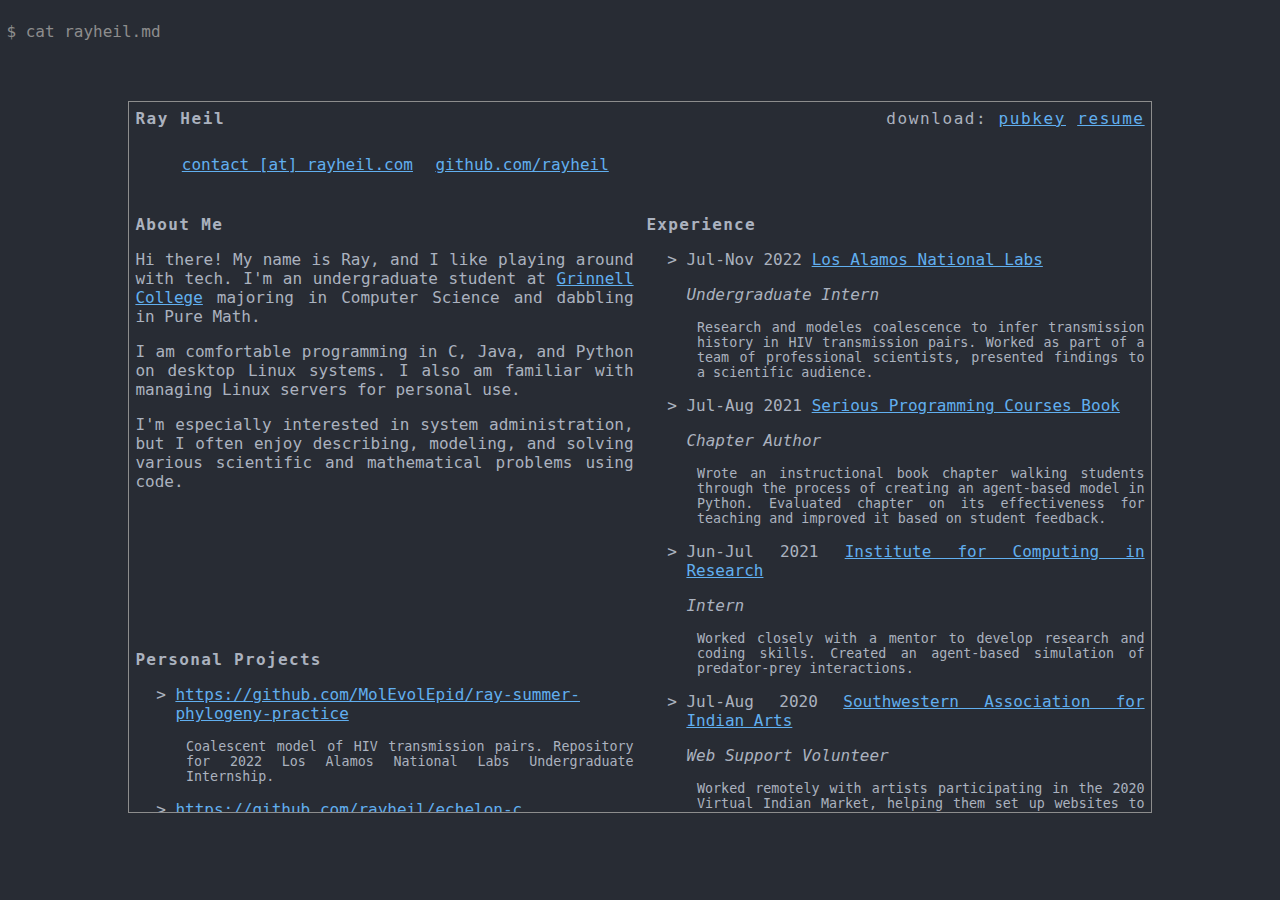
==== index.html @ f77ba83b "Use SSH pubkey with both RSA and DSA" ====
<!doctype html>
<html>
  <head>
    <meta http-equiv="content-type" content="text/html; charset=utf-8">
    <meta name="viewport" content="width=device-width, initial-scale=1">
    <link rel="stylesheet" href="master.css" type="text/css" media="screen" charset="utf-8">
    <title>Ray Heil</title>
  </head>
  <body>
    <section id="command-area">
      <p class=padded>$ cat rayheil.md</p> 
    </section>
    <main>
      <div class="mid grid-container">
        <section id="info" itemscope itemtype="http://schema.org/Person">
          <div class="padded">
            <h1 itemprop="name">Ray Heil
              <div class="links">
                download:
                <a itemprop="pubkey" rel="me" href="./jelly-donut.pub" download>pubkey</a>
                <a itemprop="resume" rel="me" href="./RayHeil-Resume-2023.pdf" download>resume</a>
              </div>
            </h1>
            <address>
              <ul class="contactinfo">
                <li class="padded" itemprop="email"><a rel="me" href="mailto:contact@rayheil.com">contact [at] rayheil.com</a></li>
                <li class="padded" itemprop="github"><a rel="me" href="https://github.com/rayheil">github.com/rayheil</a></li>
              </ul>
            </address>
          </div>
        </section>
        <section id="about" itemscope itemtype="http://schema.org/ItemList">
          <div class="padded">
            <h2 itemprop="name">About Me</h2>
            <div class="indented" itemtype="http://schema.org/Text">
              <p>
              Hi there!  My name is Ray, and I like playing around with tech.
              I'm an undergraduate student at <a href="https://www.grinnell.edu/">Grinnell College</a>
              majoring in Computer Science and dabbling in Pure Math.
              </p>
              <p>
              I am comfortable programming in C, Java, and Python on desktop
              Linux systems.  I also am familiar with managing Linux servers
              for personal use.
              </p>
              <p>
              I'm especially interested in system administration, but I often
              enjoy describing, modeling, and solving various scientific and
              mathematical problems using code. 
              </p>
            </div>
          </div>
        </section>
        <section id="experience" itemscope itemtype="http://schema.org/ItemList">
          <div class="padded">
            <h2 itemprop="name">Experience</h2>
            <ul>
              <li itemprop="itemListElement">
                <p class="timeplace">
                <time datetime="2022-07">Jul</time>-<time datetime="2022-11">Nov 2022</time>
                <span class="employer"><a href="https://lanl.gov/">Los Alamos National Labs</a></span>
                </p>
                <p class="jobinfo">
                <p class="jobtitle">Undergraduate Intern</p>
                <p class="jobdescription">
                Research and modeles coalescence to infer transmission history
                in HIV transmission pairs. Worked as part of a team of
                professional scientists, presented findings to a scientific
                audience.
                </p>
              </li>
              <li itemprop="itemListElement">
                <p class="timeplace">
                <time datetime="2021-07">Jul</time>-<time datetime="2021-08">Aug 2021</time>
                <span class="employer"><a href="https://markgalassi.codeberg.page/small-courses-html/agent-based-modeling-basics/agent-based-modeling-basics.html">Serious Programming Courses Book</a></span>
                </p>
                <p class="jobinfo">
                <p class="jobtitle">Chapter Author</p>
                <p class="jobdescription">
                Wrote an instructional book chapter walking students through
                the process of creating an agent-based model in Python.
                Evaluated chapter on its effectiveness for teaching and
                improved it based on student feedback.
                </p>
              </li>
              <li itemprop="itemListElement">
                <p class="timeplace">
                <time datetime="2021-06">Jun</time>-<time datetime="2021-07">Jul 2021</time>
                <span class="employer"><a href="https://computinginresearch.org/">Institute for Computing in Research</a></span>
                </p>
                <p class="jobinfo">
                <p class="jobtitle">Intern</p>
                <p class="jobdescription">
                Worked closely with a mentor to develop research and coding
                skills. Created an agent-based simulation of predator-prey
                interactions.
                </p>
              </li>
              <li itemprop="itemListElement">
                <p class="timeplace">
                <time datetime="2020-07">Jul</time>-<time datetime="2020-08">Aug 2020</time>
                <span class="employer"><a href="https://swaia.org/">Southwestern Association for Indian Arts</a></span>
                </p>
                <p class="jobinfo">
                <p class="jobtitle">Web Support Volunteer</p>
                <p class="jobdescription">
                Worked remotely with artists participating in the 2020 Virtual
                Indian Market, helping them set up websites to display and sell
                their artworks. 
                </p>
              </li>
              <li itemprop="itemListElement">
                <p class="timeplace">
                <time datetime="2020-06">Jun 2020</time>
                <span class="employer">Khan Academy - Doing Great Project Evaluations</span>
                </p>
                <p class="jobinfo">
                <p class="jobtitle">Peer Project Evaluator</p>
                <p class="jobdescription">
                Evaluated introductory student JavaScript projects on Khan
                Academy. Gave feedback on failed projects and flagged
                plagiarized code. 
                </p>
              </li>
            </ul>
          </div>
        </section>
        <section id="projects" itemscope itemtype="http://schema.org/ItemList">
          <div class="padded">
            <h2 itemprop="name">Personal Projects</h2>
            <ul>
              <li itemprop="itemListElement">
                <p class="projectlink">
                <a href="https://github.com/MolEvolEpid/ray-summer-phylogeny-practice">
                  https://github.com/MolEvolEpid/ray-summer-phylogeny-practice
                </a>
                </p>
                <p class="description">
                Coalescent model of HIV transmission pairs. Repository for
                2022 Los Alamos National Labs Undergraduate Internship. 
                </p>
              </li>
              <li itemprop="itemListElement">
                <p class="projectlink">
                <a href="https://github.com/rayheil/echelon-c">
                  https://github.com/rayheil/echelon-c
                </a>
                </p>
                <p class="description">
                A matrix echelon form calculator written in C.
                </p>
              </li>
            </ul>
          </div>
        </section>
    </main>
  </body>
</html>
---- master.css ----
@font-face {
  font-family: 'Hack';
  src: url('font/Hack-Regular.woff2') format('woff2'),
       url('font/Hack-Regular.woff') format('woff');
  font-weight: normal;
  font-style: normal;
}

@font-face {
  font-family: 'Hack';
  src: url('font/Hack-Bold.woff2') format('woff2'),
       url('font/Hack-Bold.woff') format('woff');
  font-weight: bold;
  font-style: normal;
}

@font-face {
  font-family: 'Hack';
  src: url('font/Hack-Italic.woff2') format('woff2'),
       url('font/Hack-Italic.woff') format('woff');
  font-weight: normal;
  font-style: italic;
}

@font-face {
  font-family: 'Hack';
  src: url('font/Hack-BoldItalic.woff2') format('woff2'),
       url('font/Hack-BoldItalic.woff') format('woff');
  font-weight: bold;
  font-style: italic;
}

* {
  box-sizing: border-box;
}

body, html {
  margin: 0px;
  padding: 0px;
  font-family: 'Hack', monospace, monospace; 
  color: #abb2bf;
  background: #282c34;
}

body, h1, h2, h3, h4, h5, h6 {
  margin: 0px;
  padding: 0px;
  border: none;
  font-size: 12pt;
}
h1,h2,h3,h4,h5,h6 {
  font-family: inherit;
}

body {
  width: 100%;
  height: 100vh;
  position: relative;
  display: flow-root;
}

:root {
  --main-width: 80%;
  --main-height: 85%;
  --cmd-height: 40pt;
}

main {
  width: var(--main-width);
  height: calc(var(--main-height) - var(--cmd-height));
  overflow: auto;
  margin: auto;
  margin-top: calc((100% - var(--main-height))/4);
  border: thin solid #8d8d8d;
}

/* Be a little responsive and do one column on a phone
 * Not making any other adjustments though */
.grid-container {
  display: grid;
  gap: 0px 0px;
  grid-template-areas:
  "info     info      "
  "about    experience"
  "projects experience";
}
@media screen and (max-width: 768px) {
  .grid-container {
    grid-template-areas:
    "info"
    "about"
    "experience"
    "projects"
  }
}

#command-area {
  height: var(--cmd-height);
  margin: auto;
  background: #282c34;
  color: #8d8d8d;
}

section {
  overflow: hidden;
  text-align: justify;
}

.padded {
  padding: 0.4em;
}

#info, #experience, #projects, #skills, #education {
  font-family: 'Hack', monospace, monospace;
}
#education, #skills, #experience, #projects {
  border-top: none;
}
#info, #skills, #experience, #projects {
  border-bottom: none;
}
#experience {
  border-right: none;
}
#projects {
  border-left: none;
}

section#info {
  grid-area: info;
}

div.mid {
  height: auto;
  overflow: hidden;
}

section#experience {
  grid-area: experience;
  padding-bottom: 1000px;
  margin-bottom: -1000px;
}

section#about {
  grid-area: about;
  padding-bottom: 1000px;
  margin-bottom: -1000px;
}

section#projects {
  grid-area: projects;
  padding-bottom: 1000px;
  margin-bottom: -1000px;
}

h1,h2,h3,h4,h5,h6 {
  font-size: 12pt;
}

h1 {
  font-weight: bold;
  letter-spacing: 1.2pt;
}

h2 {
  font-weight: bold;
  margin-top: 4pt;
  letter-spacing: 1pt;
}

address {
  font-style: normal;
}

ul {
  margin-left: 0;
  list-style: none;
}

li {
  position: relative;
}

li::before {
  content: ">";
  left: -1.2em;
  position: absolute;
}

#info address {
  display: inline-block;
}
.contactinfo {
  list-style: none;
  display: inline-block;
}
.contactinfo li {
  display: inline-block;
  position: relative;
}
.contactinfo li::before {
  display: none;
}

p.timeplace > address {
  display: inline !important;
}

.jobdescription, .description {
  margin-top: 2pt;
  margin-left: 0.8em;
  font-size: 10pt;
}

section#info .description {
  margin-top: 1em;
}

.jobtitle {
  font-style: italic;
}

li + li {
  margin-top: 4pt;
}

a {
  color: #61afef;
}

a:visited {
  color: #c678dd;
}

section#skills {
  clear: both;
}

ul.languages {
  margin-bottom: 18pt;
}

ul.languages, ul.oses {
  list-style: none;
  clear: both;
}

ul.languages li:before, ul.oses li:before {
  display: none;
}

ul.languages li + li, ul.oses li + li {
  margin-left: 4pt;
}

ul.languages li, ul.oses li {
  position: inherit;
  list-style: none;
  float: left;
  margin: 0px;
}

.cf:before {
  content: " ";
  display: table;
}
.cf:after {
  clear: both;
}

.cf {
  *zoom: 1;
}

p.achievments {
  margin-top: 4pt;
  font-size: 10pt;
}

.education, .award {
  font-style: italic;
}

.links {
  float: right;
  font-size: 1rem;
  font-weight: normal;
}
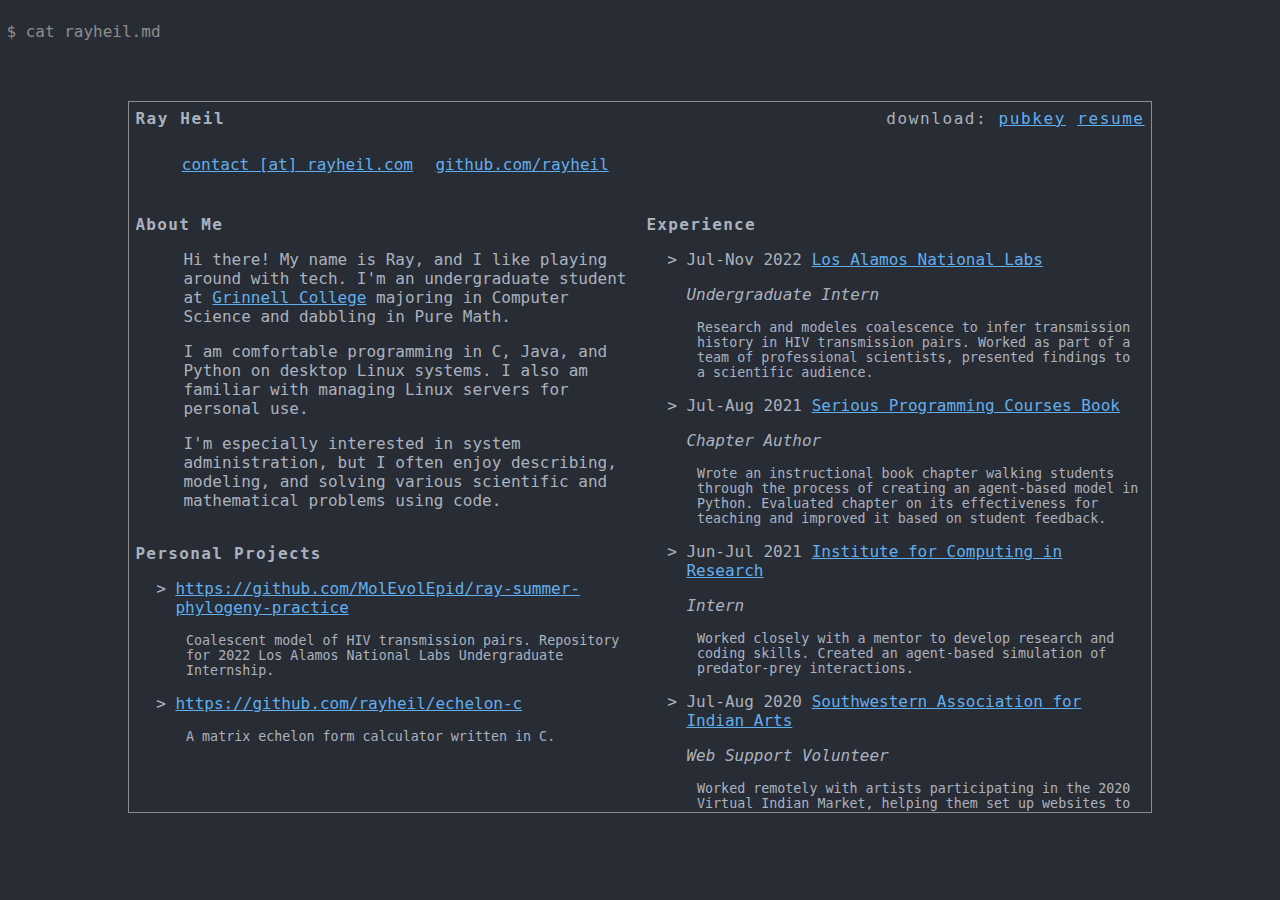
==== commit 4bab3d02: "Add gpl3.0 license" ====
--- a/index.html
+++ b/index.html
@@ -1,3 +1,21 @@
+<!--
+    rayheil.com - My professional website
+    Copyright (C) 2023 Ray Heil 
+
+    This program is free software: you can redistribute it and/or modify
+    it under the terms of the GNU General Public License as published by
+    the Free Software Foundation, either version 3 of the License, or
+    (at your option) any later version.
+
+    This program is distributed in the hope that it will be useful,
+    but WITHOUT ANY WARRANTY; without even the implied warranty of
+    MERCHANTABILITY or FITNESS FOR A PARTICULAR PURPOSE.  See the
+    GNU General Public License for more details.
+
+    You should have received a copy of the GNU General Public License
+    along with this program.  If not, see <https://www.gnu.org/licenses/>
+-->
+
 <!doctype html>
 <html>
   <head>
--- a/master.css
+++ b/master.css
@@ -1,3 +1,21 @@
+/*
+    rayheil.com - My professional website
+    Copyright (C) 2023 Ray Heil
+
+    This program is free software: you can redistribute it and/or modify
+    it under the terms of the GNU General Public License as published by
+    the Free Software Foundation, either version 3 of the License, or
+    (at your option) any later version.
+
+    This program is distributed in the hope that it will be useful,
+    but WITHOUT ANY WARRANTY; without even the implied warranty of
+    MERCHANTABILITY or FITNESS FOR A PARTICULAR PURPOSE.  See the
+    GNU General Public License for more details.
+
+    You should have received a copy of the GNU General Public License
+    along with this program.  If not, see <https://www.gnu.org/licenses/>
+*/
+
 @font-face {
   font-family: 'Hack';
   src: url('font/Hack-Regular.woff2') format('woff2'),
@@ -74,26 +92,6 @@
   border: thin solid #8d8d8d;
 }
 
-/* Be a little responsive and do one column on a phone
- * Not making any other adjustments though */
-.grid-container {
-  display: grid;
-  gap: 0px 0px;
-  grid-template-areas:
-  "info     info      "
-  "about    experience"
-  "projects experience";
-}
-@media screen and (max-width: 768px) {
-  .grid-container {
-    grid-template-areas:
-    "info"
-    "about"
-    "experience"
-    "projects"
-  }
-}
-
 #command-area {
   height: var(--cmd-height);
   margin: auto;
@@ -103,13 +101,16 @@
 
 section {
   overflow: hidden;
-  text-align: justify;
 }
 
 .padded {
   padding: 0.4em;
 }
 
+.indented {
+  padding-left: 3em;
+}
+
 #info, #experience, #projects, #skills, #education {
   font-family: 'Hack', monospace, monospace;
 }
@@ -127,7 +128,6 @@
 }
 
 section#info {
-  grid-area: info;
 }
 
 div.mid {
@@ -136,22 +136,24 @@
 }
 
 section#experience {
-  grid-area: experience;
-  padding-bottom: 1000px;
-  margin-bottom: -1000px;
-}
-
+  float: right;
+  width: 50%;
+}
 section#about {
-  grid-area: about;
-  padding-bottom: 1000px;
-  margin-bottom: -1000px;
-}
-
+  float: left;
+  width: 50%;
+}
 section#projects {
-  grid-area: projects;
-  padding-bottom: 1000px;
-  margin-bottom: -1000px;
-}
+  float: left;
+  width: 50%;
+}
+@media only screen and (max-width: 768px) {
+  /* For tablets and mobile phones */
+  section#experience, section#about, section#projects {
+    width: 100%;
+  }
+}
+
 
 h1,h2,h3,h4,h5,h6 {
   font-size: 12pt;
@@ -236,30 +238,6 @@
   clear: both;
 }
 
-ul.languages {
-  margin-bottom: 18pt;
-}
-
-ul.languages, ul.oses {
-  list-style: none;
-  clear: both;
-}
-
-ul.languages li:before, ul.oses li:before {
-  display: none;
-}
-
-ul.languages li + li, ul.oses li + li {
-  margin-left: 4pt;
-}
-
-ul.languages li, ul.oses li {
-  position: inherit;
-  list-style: none;
-  float: left;
-  margin: 0px;
-}
-
 .cf:before {
   content: " ";
   display: table;
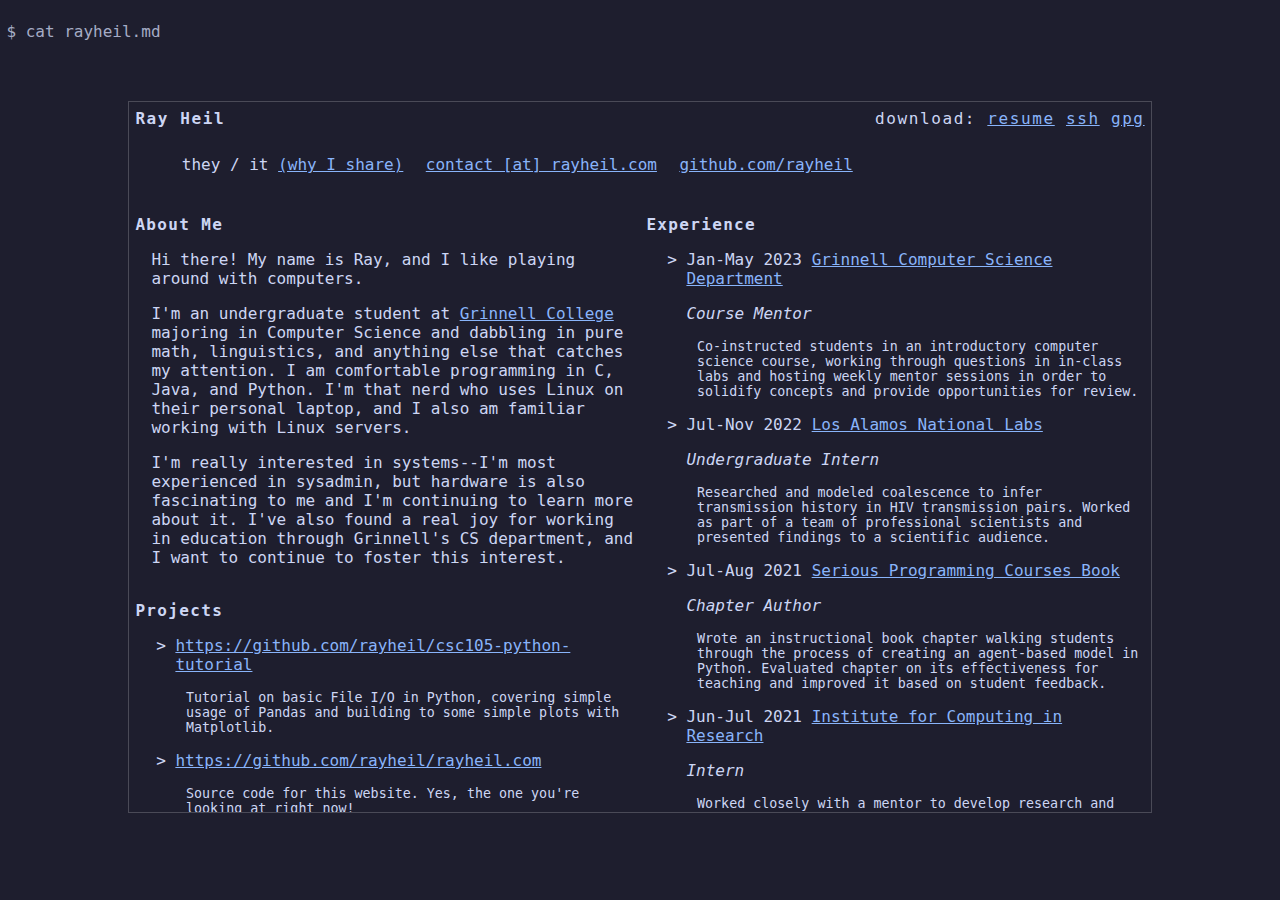
==== commit 490fb1ae: "Update to reflect last semester and mention eduction" ====
--- a/index.html
+++ b/index.html
@@ -1,21 +1,3 @@
-<!--
-    rayheil.com - My professional website
-    Copyright (C) 2023 Ray Heil 
-
-    This program is free software: you can redistribute it and/or modify
-    it under the terms of the GNU General Public License as published by
-    the Free Software Foundation, either version 3 of the License, or
-    (at your option) any later version.
-
-    This program is distributed in the hope that it will be useful,
-    but WITHOUT ANY WARRANTY; without even the implied warranty of
-    MERCHANTABILITY or FITNESS FOR A PARTICULAR PURPOSE.  See the
-    GNU General Public License for more details.
-
-    You should have received a copy of the GNU General Public License
-    along with this program.  If not, see <https://www.gnu.org/licenses/>
--->
-
 <!doctype html>
 <html>
   <head>
@@ -35,14 +17,16 @@
             <h1 itemprop="name">Ray Heil
               <div class="links">
                 download:
-                <a itemprop="pubkey" rel="me" href="./jelly-donut.pub" download>pubkey</a>
-                <a itemprop="resume" rel="me" href="./RayHeil-Resume-2023.pdf" download>resume</a>
+                <a itemprop="resume" rel="me" href="./download/RayHeil-Resume-2023.pdf" download>resume</a>
+                <a itemprop="ssh key" rel="me" href="./download/rayheil.pub" download>ssh</a>
+                <a itemprop="gpg key" rel="me" href="./download/rayheil.asc" download>gpg</a>
               </div>
             </h1>
             <address>
               <ul class="contactinfo">
+                <li class="padded" itemprop="gender">they / it <a target="_blank" href="https://pronouns.org/what-and-why">(why I share)</a></li>
                 <li class="padded" itemprop="email"><a rel="me" href="mailto:contact@rayheil.com">contact [at] rayheil.com</a></li>
-                <li class="padded" itemprop="github"><a rel="me" href="https://github.com/rayheil">github.com/rayheil</a></li>
+                <li class="padded" itemprop="github"><a rel="me" target="_blank" href="https://github.com/rayheil">github.com/rayheil</a></li>
               </ul>
             </address>
           </div>
@@ -52,19 +36,22 @@
             <h2 itemprop="name">About Me</h2>
             <div class="indented" itemtype="http://schema.org/Text">
               <p>
-              Hi there!  My name is Ray, and I like playing around with tech.
-              I'm an undergraduate student at <a href="https://www.grinnell.edu/">Grinnell College</a>
-              majoring in Computer Science and dabbling in Pure Math.
+              Hi there!  My name is Ray, and I like playing around with computers.
               </p>
               <p>
-              I am comfortable programming in C, Java, and Python on desktop
-              Linux systems.  I also am familiar with managing Linux servers
-              for personal use.
+              I'm an undergraduate student at
+              <a target="_blank" href="https://www.grinnell.edu/">Grinnell College</a> majoring
+              in Computer Science and dabbling in pure math, linguistics, and
+              anything else that catches my attention. I am comfortable programming
+              in C, Java, and Python. I'm that nerd who uses Linux on their personal laptop,
+              and I also am familiar working with Linux servers.
               </p>
               <p>
-              I'm especially interested in system administration, but I often
-              enjoy describing, modeling, and solving various scientific and
-              mathematical problems using code. 
+              I'm really interested in systems--I'm most experienced in
+              sysadmin, but hardware is also fascinating to me and I'm
+              continuing to learn more about it. I've also found a real joy for
+              working in education through Grinnell's CS department, and I want
+              to continue to foster this interest.
               </p>
             </div>
           </div>
@@ -75,97 +62,142 @@
             <ul>
               <li itemprop="itemListElement">
                 <p class="timeplace">
-                <time datetime="2022-07">Jul</time>-<time datetime="2022-11">Nov 2022</time>
-                <span class="employer"><a href="https://lanl.gov/">Los Alamos National Labs</a></span>
-                </p>
-                <p class="jobinfo">
-                <p class="jobtitle">Undergraduate Intern</p>
-                <p class="jobdescription">
-                Research and modeles coalescence to infer transmission history
-                in HIV transmission pairs. Worked as part of a team of
-                professional scientists, presented findings to a scientific
-                audience.
-                </p>
-              </li>
-              <li itemprop="itemListElement">
-                <p class="timeplace">
-                <time datetime="2021-07">Jul</time>-<time datetime="2021-08">Aug 2021</time>
-                <span class="employer"><a href="https://markgalassi.codeberg.page/small-courses-html/agent-based-modeling-basics/agent-based-modeling-basics.html">Serious Programming Courses Book</a></span>
-                </p>
-                <p class="jobinfo">
-                <p class="jobtitle">Chapter Author</p>
-                <p class="jobdescription">
-                Wrote an instructional book chapter walking students through
-                the process of creating an agent-based model in Python.
-                Evaluated chapter on its effectiveness for teaching and
-                improved it based on student feedback.
-                </p>
-              </li>
-              <li itemprop="itemListElement">
-                <p class="timeplace">
-                <time datetime="2021-06">Jun</time>-<time datetime="2021-07">Jul 2021</time>
-                <span class="employer"><a href="https://computinginresearch.org/">Institute for Computing in Research</a></span>
-                </p>
-                <p class="jobinfo">
-                <p class="jobtitle">Intern</p>
-                <p class="jobdescription">
-                Worked closely with a mentor to develop research and coding
-                skills. Created an agent-based simulation of predator-prey
-                interactions.
-                </p>
-              </li>
-              <li itemprop="itemListElement">
-                <p class="timeplace">
-                <time datetime="2020-07">Jul</time>-<time datetime="2020-08">Aug 2020</time>
-                <span class="employer"><a href="https://swaia.org/">Southwestern Association for Indian Arts</a></span>
-                </p>
-                <p class="jobinfo">
-                <p class="jobtitle">Web Support Volunteer</p>
-                <p class="jobdescription">
-                Worked remotely with artists participating in the 2020 Virtual
-                Indian Market, helping them set up websites to display and sell
-                their artworks. 
-                </p>
-              </li>
-              <li itemprop="itemListElement">
-                <p class="timeplace">
-                <time datetime="2020-06">Jun 2020</time>
-                <span class="employer">Khan Academy - Doing Great Project Evaluations</span>
-                </p>
-                <p class="jobinfo">
-                <p class="jobtitle">Peer Project Evaluator</p>
-                <p class="jobdescription">
-                Evaluated introductory student JavaScript projects on Khan
-                Academy. Gave feedback on failed projects and flagged
-                plagiarized code. 
-                </p>
+                  <time datetime="2023-01">Jan</time>-<time datetime="2023-05">May 2023</time>
+                  <span class="employer"><a href="https://cs.grinnell.edu/" target="_blank">Grinnell Computer Science Department</a></span>
+                </p>
+                <p class="jobinfo">
+                  <p class="jobtitle">Course Mentor</p>
+                  <p class="jobdescription">
+                    Co-instructed students in an introductory computer science course,
+                    working through questions in in-class labs and hosting weekly mentor
+                    sessions in order to solidify concepts and provide opportunities for
+                    review.
+                  </p>
+              </li>
+              <li itemprop="itemListElement">
+                <p class="timeplace">
+                  <time datetime="2022-07">Jul</time>-<time datetime="2022-11">Nov 2022</time>
+                  <span class="employer"><a href="https://lanl.gov/" target="_blank">Los Alamos National Labs</a></span>
+                </p>
+                <p class="jobinfo">
+                  <p class="jobtitle">Undergraduate Intern</p>
+                  <p class="jobdescription">
+                    Researched and modeled coalescence to infer transmission history
+                    in HIV transmission pairs. Worked as part of a team of
+                    professional scientists and presented findings to a scientific
+                    audience.
+                  </p>
+              </li>
+              <li itemprop="itemListElement">
+                <p class="timeplace">
+                  <time datetime="2021-07">Jul</time>-<time datetime="2021-08">Aug 2021</time>
+                  <span class="employer"><a target="_blank" href="https://markgalassi.codeberg.page/small-courses-html/agent-based-modeling-basics/agent-based-modeling-basics.html">Serious Programming Courses Book</a></span>
+                </p>
+                <p class="jobinfo">
+                  <p class="jobtitle">Chapter Author</p>
+                  <p class="jobdescription">
+                    Wrote an instructional book chapter walking students through
+                    the process of creating an agent-based model in Python.
+                    Evaluated chapter on its effectiveness for teaching and
+                    improved it based on student feedback.
+                  </p>
+              </li>
+              <li itemprop="itemListElement">
+                <p class="timeplace">
+                  <time datetime="2021-06">Jun</time>-<time datetime="2021-07">Jul 2021</time>
+                  <span class="employer"><a target="_blank" href="https://computinginresearch.org/">Institute for Computing in Research</a></span>
+                </p>
+                <p class="jobinfo">
+                  <p class="jobtitle">Intern</p>
+                  <p class="jobdescription">
+                    Worked closely with a mentor to develop research and coding
+                    skills. Created an agent-based simulation of predator-prey
+                    interactions.
+                  </p>
+              </li>
+              <li itemprop="itemListElement">
+                <p class="timeplace">
+                  <time datetime="2020-07">Jul</time>-<time datetime="2020-08">Aug 2020</time>
+                  <span class="employer"><a href="https://swaia.org/">Southwestern Association for Indian Arts</a></span>
+                </p>
+                <p class="jobinfo">
+                  <p class="jobtitle">Web Support Volunteer</p>
+                  <p class="jobdescription">
+                    Worked remotely with artists participating in the 2020 Virtual
+                    Indian Market, helping them set up websites to display and sell
+                    their artworks. 
+                  </p>
+              </li>
+              <li itemprop="itemListElement">
+                <p class="timeplace">
+                  <time datetime="2020-06">Jun 2020</time>
+                  <span class="employer"><a target="_blank" href="https://www.khanacademy.org/"> Khan Academy</a> - Doing Great Project Evaluations</span>
+                </p>
+                <p class="jobinfo">
+                  <p class="jobtitle">Peer Project Evaluator</p>
+                  <p class="jobdescription">
+                    Evaluated introductory student JavaScript projects on Khan
+                    Academy. Gave feedback on failed projects and flagged
+                    plagiarized code. 
+                  </p>
               </li>
             </ul>
           </div>
         </section>
         <section id="projects" itemscope itemtype="http://schema.org/ItemList">
           <div class="padded">
-            <h2 itemprop="name">Personal Projects</h2>
+            <h2 itemprop="name">Projects</h2>
             <ul>
               <li itemprop="itemListElement">
                 <p class="projectlink">
-                <a href="https://github.com/MolEvolEpid/ray-summer-phylogeny-practice">
-                  https://github.com/MolEvolEpid/ray-summer-phylogeny-practice
-                </a>
-                </p>
-                <p class="description">
-                Coalescent model of HIV transmission pairs. Repository for
-                2022 Los Alamos National Labs Undergraduate Internship. 
-                </p>
-              </li>
-              <li itemprop="itemListElement">
-                <p class="projectlink">
-                <a href="https://github.com/rayheil/echelon-c">
-                  https://github.com/rayheil/echelon-c
-                </a>
-                </p>
-                <p class="description">
-                A matrix echelon form calculator written in C.
+                  <a target="_blank" href="https://github.com/rayheil/csc105-python-tutorial">
+                    https://github.com/rayheil/csc105-python-tutorial
+                  </a>
+                </p>
+                <p class="description">
+                  Tutorial on basic File I/O in Python, covering simple usage
+                  of Pandas and building to some simple plots with Matplotlib. 
+              </li>
+              <li itemprop="itemListElement">
+                <p class=projectlink">
+                  <a target="_blank" href="https://github.com/rayheil/rayheil.com">
+                    https://github.com/rayheil/rayheil.com
+                  </a>
+                </p>
+                <p class="description">
+                  Source code for this website. Yes, the one you're looking
+                  at right now!
+                </p>
+              </li>
+              <li itemprop="itemListElement">
+                <p class="projectlink">
+                  <a target="_blank" href="https://github.com/MolEvolEpid/ray-summer-phylogeny-practice">
+                    https://github.com/MolEvolEpid/ray-summer-phylogeny-practice
+                  </a>
+                </p>
+                <p class="description">
+                  Coalescent model of HIV transmission pairs. Repository for
+                  2022 Los Alamos National Labs Undergraduate Internship. 
+                </p>
+              </li>
+              <li itemprop="itemListElement">
+                <p class="projectlink">
+                  <a target="_blank" href="https://github.com/rayheil/echelon-c">
+                    https://github.com/rayheil/echelon-c
+                  </a>
+                </p>
+                <p class="description">
+                  Matrix echelon form calculator written in C.
+                </p>
+              </li>
+              <li itemprop="itemListElement">
+                <p class="projectlink">
+                  <a target="_blank" href="https://github.com/rayheil/dotfiles">
+                    https://github.com/rayheil/dotfiles
+                  </a>
+                </p>
+                <p class="description">
+                  Config and dotfiles for my personal computer.
                 </p>
               </li>
             </ul>
--- a/master.css
+++ b/master.css
@@ -1,21 +1,3 @@
-/*
-    rayheil.com - My professional website
-    Copyright (C) 2023 Ray Heil
-
-    This program is free software: you can redistribute it and/or modify
-    it under the terms of the GNU General Public License as published by
-    the Free Software Foundation, either version 3 of the License, or
-    (at your option) any later version.
-
-    This program is distributed in the hope that it will be useful,
-    but WITHOUT ANY WARRANTY; without even the implied warranty of
-    MERCHANTABILITY or FITNESS FOR A PARTICULAR PURPOSE.  See the
-    GNU General Public License for more details.
-
-    You should have received a copy of the GNU General Public License
-    along with this program.  If not, see <https://www.gnu.org/licenses/>
-*/
-
 @font-face {
   font-family: 'Hack';
   src: url('font/Hack-Regular.woff2') format('woff2'),
@@ -56,8 +38,8 @@
   margin: 0px;
   padding: 0px;
   font-family: 'Hack', monospace, monospace; 
-  color: #abb2bf;
-  background: #282c34;
+  color: #cdd6f4;
+  background: #1e1e2e;
 }
 
 body, h1, h2, h3, h4, h5, h6 {
@@ -89,14 +71,13 @@
   overflow: auto;
   margin: auto;
   margin-top: calc((100% - var(--main-height))/4);
-  border: thin solid #8d8d8d;
+  border: thin solid #4A4A57;
 }
 
 #command-area {
   height: var(--cmd-height);
   margin: auto;
-  background: #282c34;
-  color: #8d8d8d;
+  color: #a5acc5;
 }
 
 section {
@@ -108,7 +89,7 @@
 }
 
 .indented {
-  padding-left: 3em;
+  padding-left: 1em;
 }
 
 #info, #experience, #projects, #skills, #education {
@@ -227,11 +208,11 @@
 }
 
 a {
-  color: #61afef;
+  color: #89b4fa;
 }
 
 a:visited {
-  color: #c678dd;
+  color: #cba6f7;
 }
 
 section#skills {
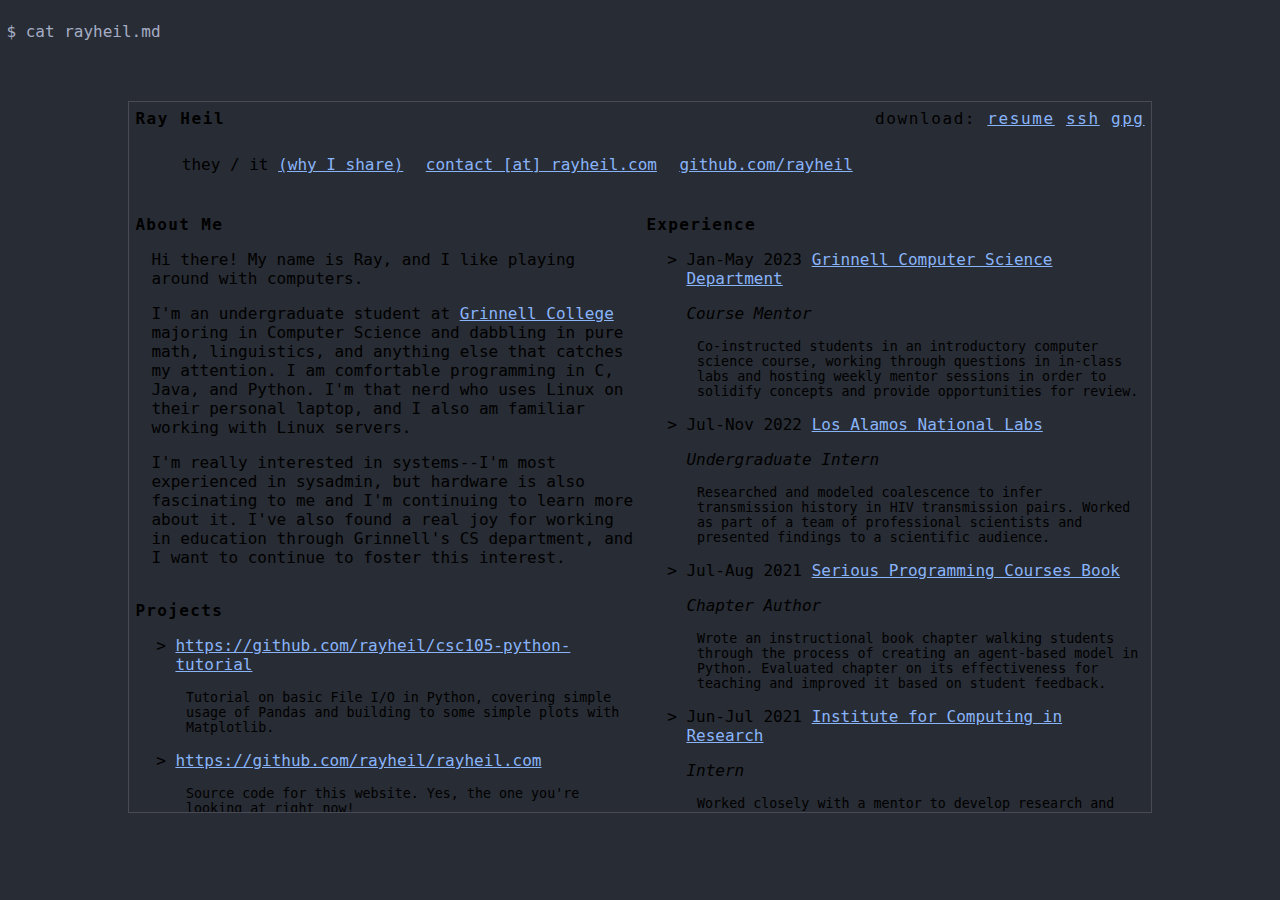
==== commit 4f35ab92: "Merge detached repo" ====
--- a/index.html
+++ b/index.html
@@ -171,6 +171,7 @@
               </li>
               <li itemprop="itemListElement">
                 <p class="projectlink">
+<<<<<<< HEAD
                   <a target="_blank" href="https://github.com/MolEvolEpid/ray-summer-phylogeny-practice">
                     https://github.com/MolEvolEpid/ray-summer-phylogeny-practice
                   </a>
--- a/master.css
+++ b/master.css
@@ -38,8 +38,13 @@
   margin: 0px;
   padding: 0px;
   font-family: 'Hack', monospace, monospace; 
+<<<<<<< HEAD
   color: #cdd6f4;
   background: #1e1e2e;
+=======
+  color: #abb2bf;
+  background: #282c34;
+>>>>>>> 8c3b3192b2e5a5a05950e3cda92b9f441b42a6a9
 }
 
 body, h1, h2, h3, h4, h5, h6 {
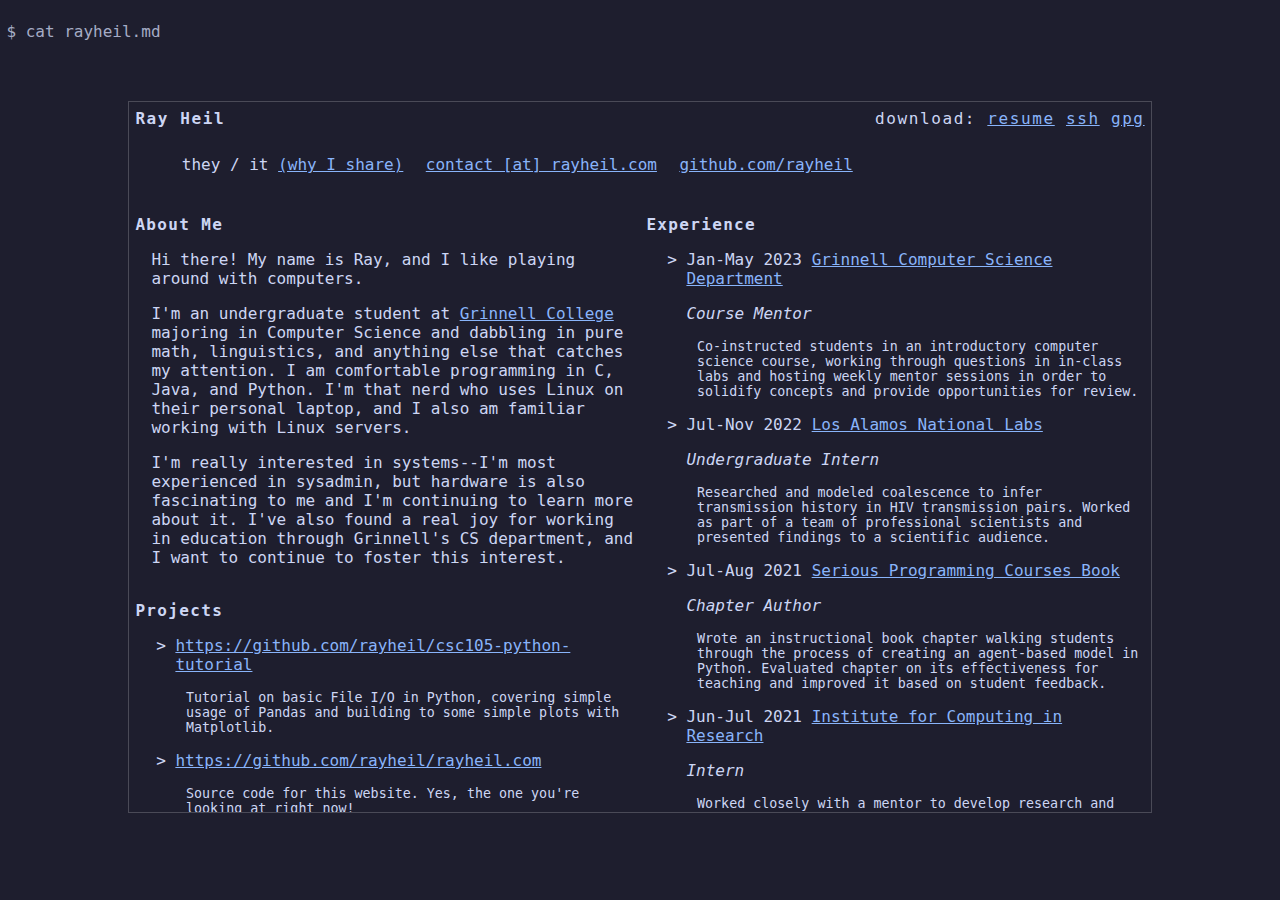
==== commit fb2d7af2: "Man I did that merge totally wrong" ====
--- a/index.html
+++ b/index.html
@@ -171,7 +171,6 @@
               </li>
               <li itemprop="itemListElement">
                 <p class="projectlink">
-<<<<<<< HEAD
                   <a target="_blank" href="https://github.com/MolEvolEpid/ray-summer-phylogeny-practice">
                     https://github.com/MolEvolEpid/ray-summer-phylogeny-practice
                   </a>
--- a/master.css
+++ b/master.css
@@ -1,50 +1,13 @@
-@font-face {
-  font-family: 'Hack';
-  src: url('font/Hack-Regular.woff2') format('woff2'),
-       url('font/Hack-Regular.woff') format('woff');
-  font-weight: normal;
-  font-style: normal;
-}
-
-@font-face {
-  font-family: 'Hack';
-  src: url('font/Hack-Bold.woff2') format('woff2'),
-       url('font/Hack-Bold.woff') format('woff');
-  font-weight: bold;
-  font-style: normal;
-}
-
-@font-face {
-  font-family: 'Hack';
-  src: url('font/Hack-Italic.woff2') format('woff2'),
-       url('font/Hack-Italic.woff') format('woff');
-  font-weight: normal;
-  font-style: italic;
-}
-
-@font-face {
-  font-family: 'Hack';
-  src: url('font/Hack-BoldItalic.woff2') format('woff2'),
-       url('font/Hack-BoldItalic.woff') format('woff');
-  font-weight: bold;
-  font-style: italic;
-}
-
 * {
   box-sizing: border-box;
+  font-family: 'Source Code Pro', monospace, monospace; 
 }
 
 body, html {
   margin: 0px;
   padding: 0px;
-  font-family: 'Hack', monospace, monospace; 
-<<<<<<< HEAD
   color: #cdd6f4;
   background: #1e1e2e;
-=======
-  color: #abb2bf;
-  background: #282c34;
->>>>>>> 8c3b3192b2e5a5a05950e3cda92b9f441b42a6a9
 }
 
 body, h1, h2, h3, h4, h5, h6 {
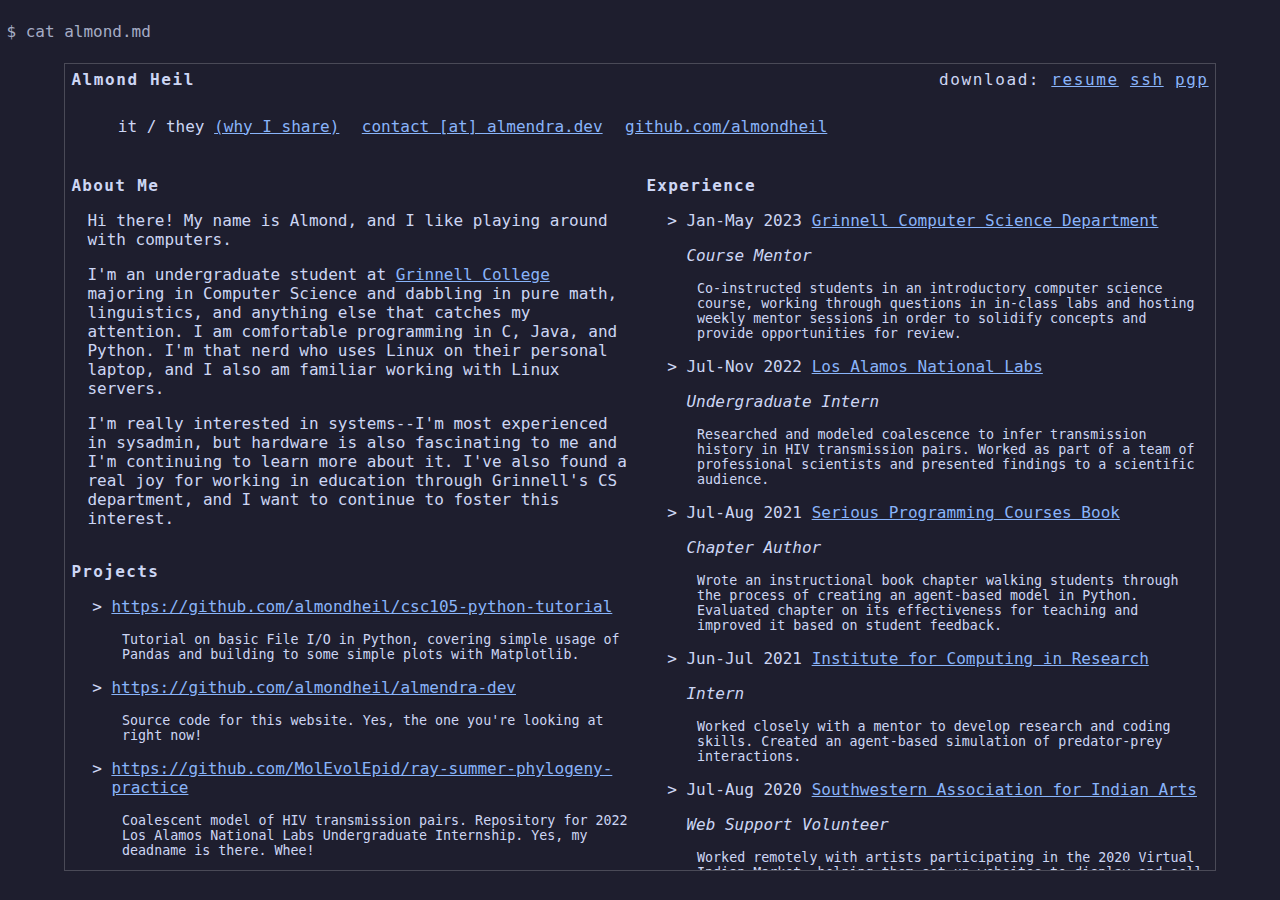
==== commit 797603b2: "Remove deadname from everywhere I can find it" ====
--- a/index.html
+++ b/index.html
@@ -4,29 +4,29 @@
     <meta http-equiv="content-type" content="text/html; charset=utf-8">
     <meta name="viewport" content="width=device-width, initial-scale=1">
     <link rel="stylesheet" href="master.css" type="text/css" media="screen" charset="utf-8">
-    <title>Ray Heil</title>
+    <title>Almond Heil</title>
   </head>
   <body>
     <section id="command-area">
-      <p class=padded>$ cat rayheil.md</p> 
+      <p class=padded>$ cat almond.md</p> 
     </section>
     <main>
       <div class="mid grid-container">
         <section id="info" itemscope itemtype="http://schema.org/Person">
           <div class="padded">
-            <h1 itemprop="name">Ray Heil
+            <h1 itemprop="name">Almond Heil
               <div class="links">
                 download:
-                <a itemprop="resume" rel="me" href="./download/RayHeil-Resume-2023.pdf" download>resume</a>
-                <a itemprop="ssh key" rel="me" href="./download/rayheil.pub" download>ssh</a>
-                <a itemprop="gpg key" rel="me" href="./download/rayheil.asc" download>gpg</a>
+                <a itemprop="resume" rel="me" href="./download/AlmondHeil-Resume.pdf" download>resume</a>
+                <a itemprop="ssh key" rel="me" href="./download/almondheil.pub" download>ssh</a>
+                <a itemprop="gpg key" rel="me" href="./download/almondheil.pgp" download>pgp</a>
               </div>
             </h1>
             <address>
               <ul class="contactinfo">
-                <li class="padded" itemprop="gender">they / it <a target="_blank" href="https://pronouns.org/what-and-why">(why I share)</a></li>
-                <li class="padded" itemprop="email"><a rel="me" href="mailto:contact@rayheil.com">contact [at] rayheil.com</a></li>
-                <li class="padded" itemprop="github"><a rel="me" target="_blank" href="https://github.com/rayheil">github.com/rayheil</a></li>
+                <li class="padded" itemprop="gender">it / they <a target="_blank" href="https://pronouns.org/what-and-why">(why I share)</a></li>
+                <li class="padded" itemprop="email"><a rel="me" href="mailto:contact@almendra.dev">contact [at] almendra.dev</a></li>
+                <li class="padded" itemprop="github"><a rel="me" target="_blank" href="https://github.com/almondheil">github.com/almondheil</a></li>
               </ul>
             </address>
           </div>
@@ -36,7 +36,7 @@
             <h2 itemprop="name">About Me</h2>
             <div class="indented" itemtype="http://schema.org/Text">
               <p>
-              Hi there!  My name is Ray, and I like playing around with computers.
+              Hi there!  My name is Almond, and I like playing around with computers.
               </p>
               <p>
               I'm an undergraduate student at
@@ -150,8 +150,8 @@
             <ul>
               <li itemprop="itemListElement">
                 <p class="projectlink">
-                  <a target="_blank" href="https://github.com/rayheil/csc105-python-tutorial">
-                    https://github.com/rayheil/csc105-python-tutorial
+                  <a target="_blank" href="https://github.com/almondheil/csc105-python-tutorial">
+                    https://github.com/almondheil/csc105-python-tutorial
                   </a>
                 </p>
                 <p class="description">
@@ -160,8 +160,8 @@
               </li>
               <li itemprop="itemListElement">
                 <p class=projectlink">
-                  <a target="_blank" href="https://github.com/rayheil/rayheil.com">
-                    https://github.com/rayheil/rayheil.com
+                  <a target="_blank" href="https://github.com/almondheil/almendra-dev">
+                    https://github.com/almondheil/almendra-dev
                   </a>
                 </p>
                 <p class="description">
@@ -177,13 +177,14 @@
                 </p>
                 <p class="description">
                   Coalescent model of HIV transmission pairs. Repository for
-                  2022 Los Alamos National Labs Undergraduate Internship. 
-                </p>
-              </li>
-              <li itemprop="itemListElement">
-                <p class="projectlink">
-                  <a target="_blank" href="https://github.com/rayheil/echelon-c">
-                    https://github.com/rayheil/echelon-c
+                  2022 Los Alamos National Labs Undergraduate Internship. Yes,
+                  my deadname is there. Whee! 
+                </p>
+              </li>
+              <li itemprop="itemListElement">
+                <p class="projectlink">
+                  <a target="_blank" href="https://github.com/almondheil/echelon-c">
+                    https://github.com/almondheil/echelon-c
                   </a>
                 </p>
                 <p class="description">
@@ -192,8 +193,8 @@
               </li>
               <li itemprop="itemListElement">
                 <p class="projectlink">
-                  <a target="_blank" href="https://github.com/rayheil/dotfiles">
-                    https://github.com/rayheil/dotfiles
+                  <a target="_blank" href="https://github.com/almondheil/dotfiles">
+                    https://github.com/almondheil/dotfiles
                   </a>
                 </p>
                 <p class="description">
--- a/master.css
+++ b/master.css
@@ -28,9 +28,9 @@
 }
 
 :root {
-  --main-width: 80%;
-  --main-height: 85%;
-  --cmd-height: 40pt;
+  --main-width: 90%;
+  --main-height: 95%;
+  --cmd-height: 35pt;
 }
 
 main {
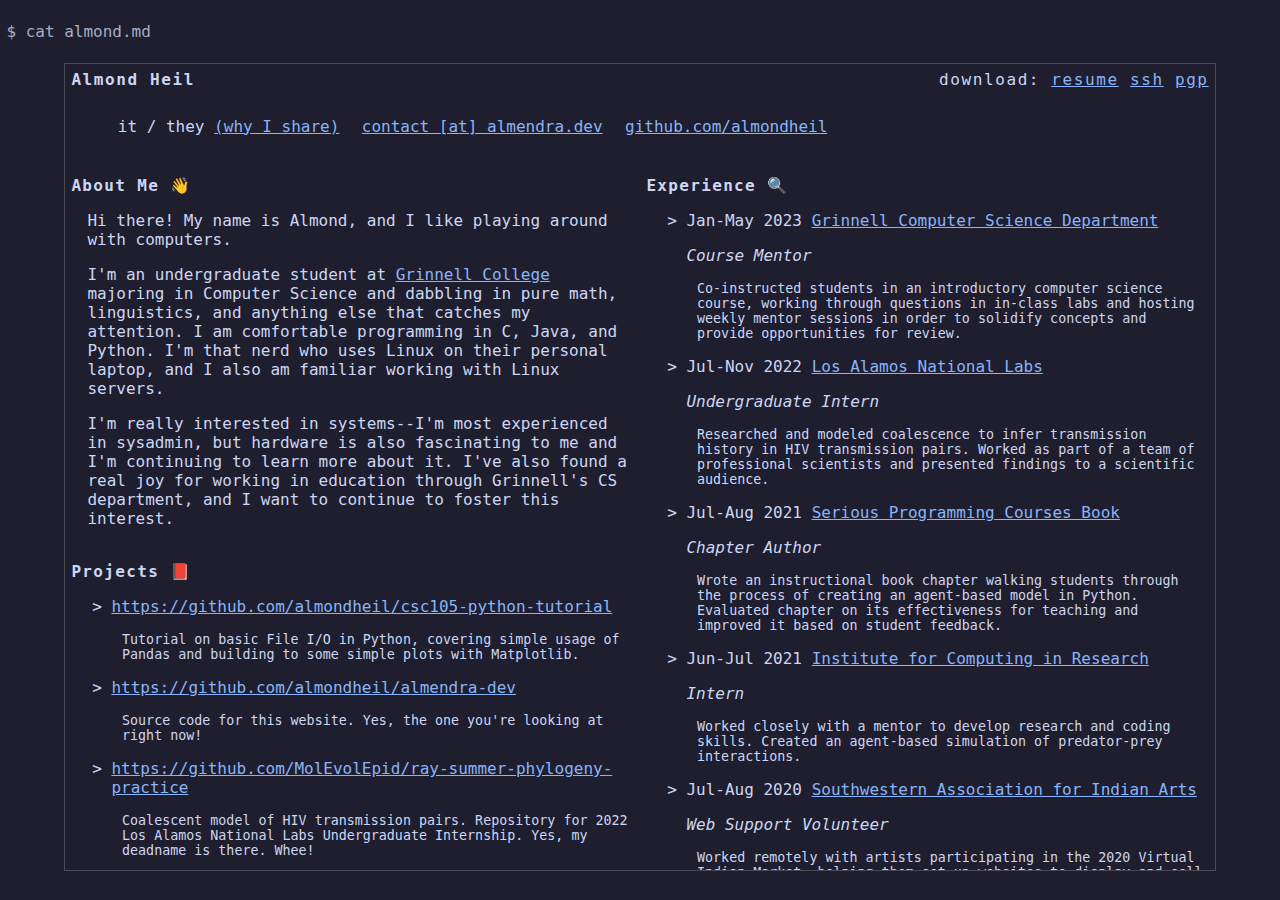
==== commit c694238e: "Add emoji to the section headers" ====
--- a/index.html
+++ b/index.html
@@ -33,7 +33,7 @@
         </section>
         <section id="about" itemscope itemtype="http://schema.org/ItemList">
           <div class="padded">
-            <h2 itemprop="name">About Me</h2>
+            <h2 itemprop="name">About Me 👋</h2>
             <div class="indented" itemtype="http://schema.org/Text">
               <p>
               Hi there!  My name is Almond, and I like playing around with computers.
@@ -58,7 +58,7 @@
         </section>
         <section id="experience" itemscope itemtype="http://schema.org/ItemList">
           <div class="padded">
-            <h2 itemprop="name">Experience</h2>
+            <h2 itemprop="name">Experience 🔍</h2>
             <ul>
               <li itemprop="itemListElement">
                 <p class="timeplace">
@@ -146,7 +146,7 @@
         </section>
         <section id="projects" itemscope itemtype="http://schema.org/ItemList">
           <div class="padded">
-            <h2 itemprop="name">Projects</h2>
+            <h2 itemprop="name">Projects 📕</h2>
             <ul>
               <li itemprop="itemListElement">
                 <p class="projectlink">
